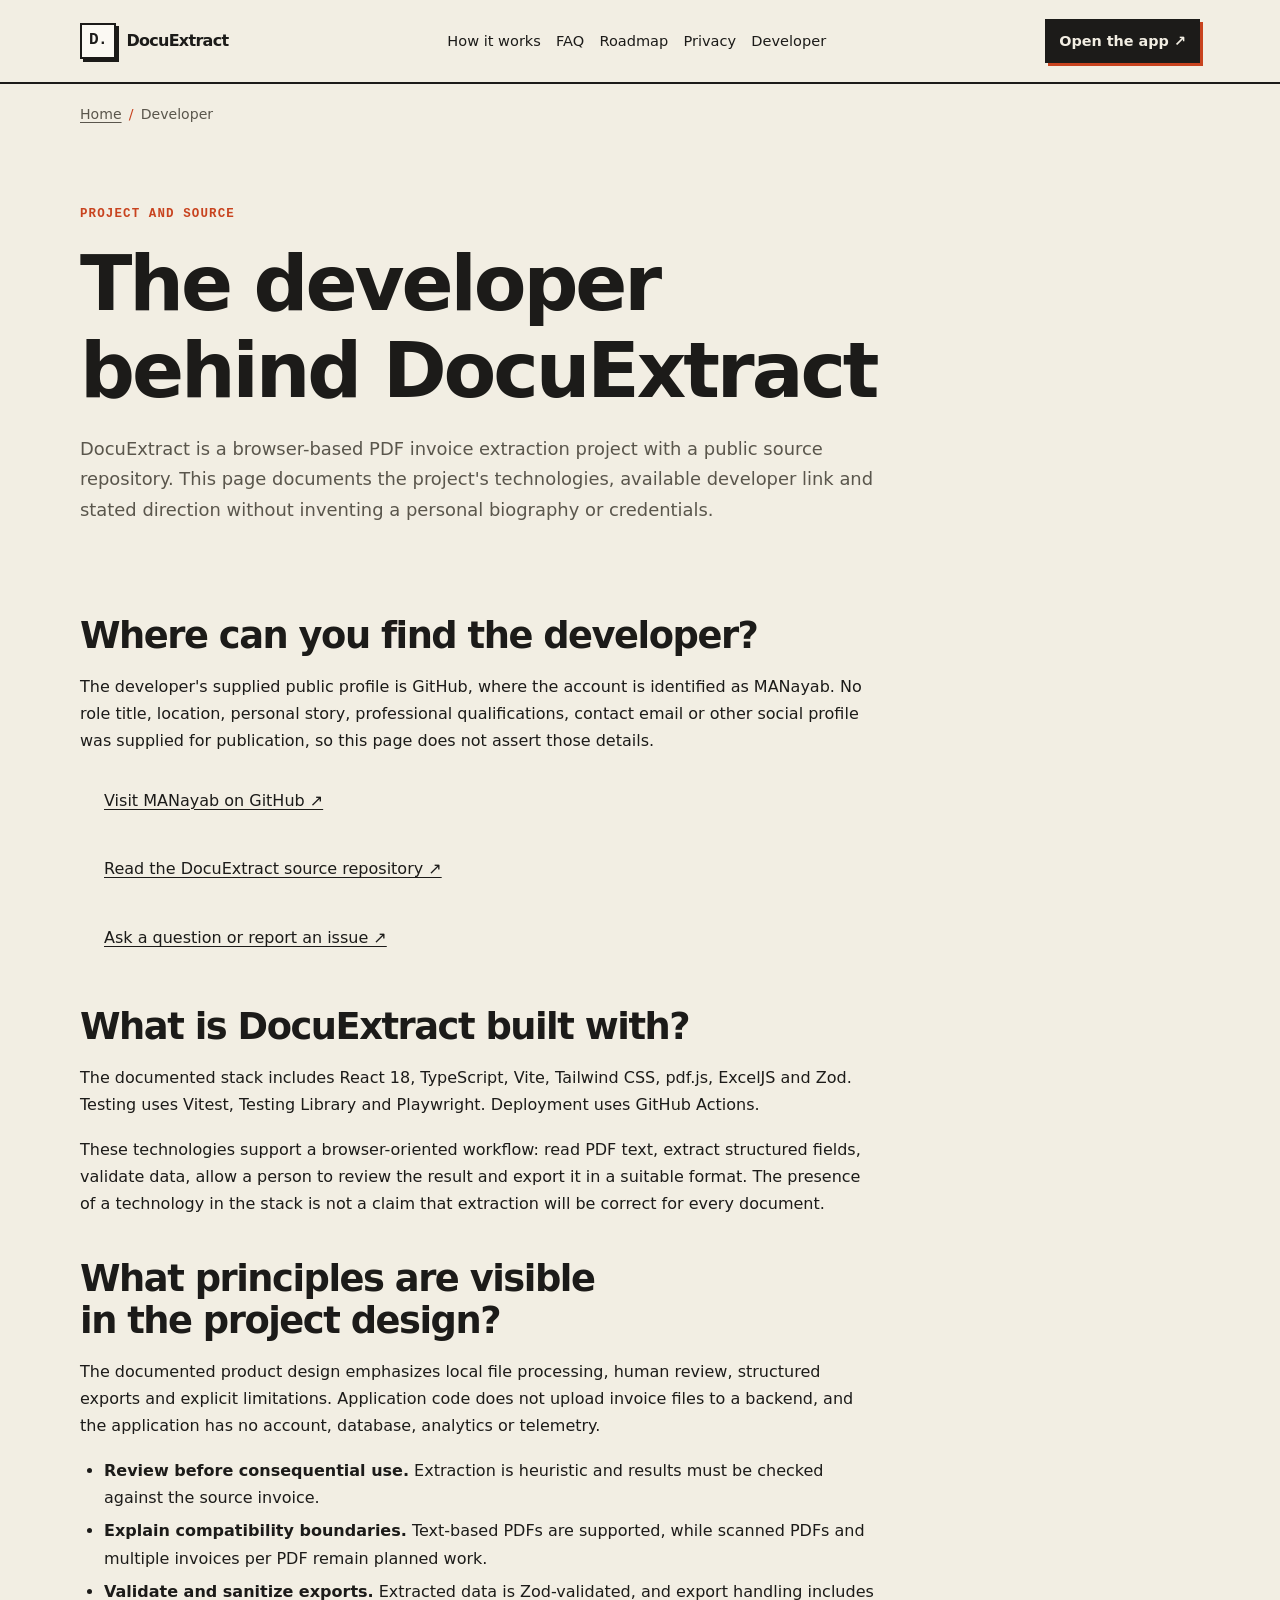
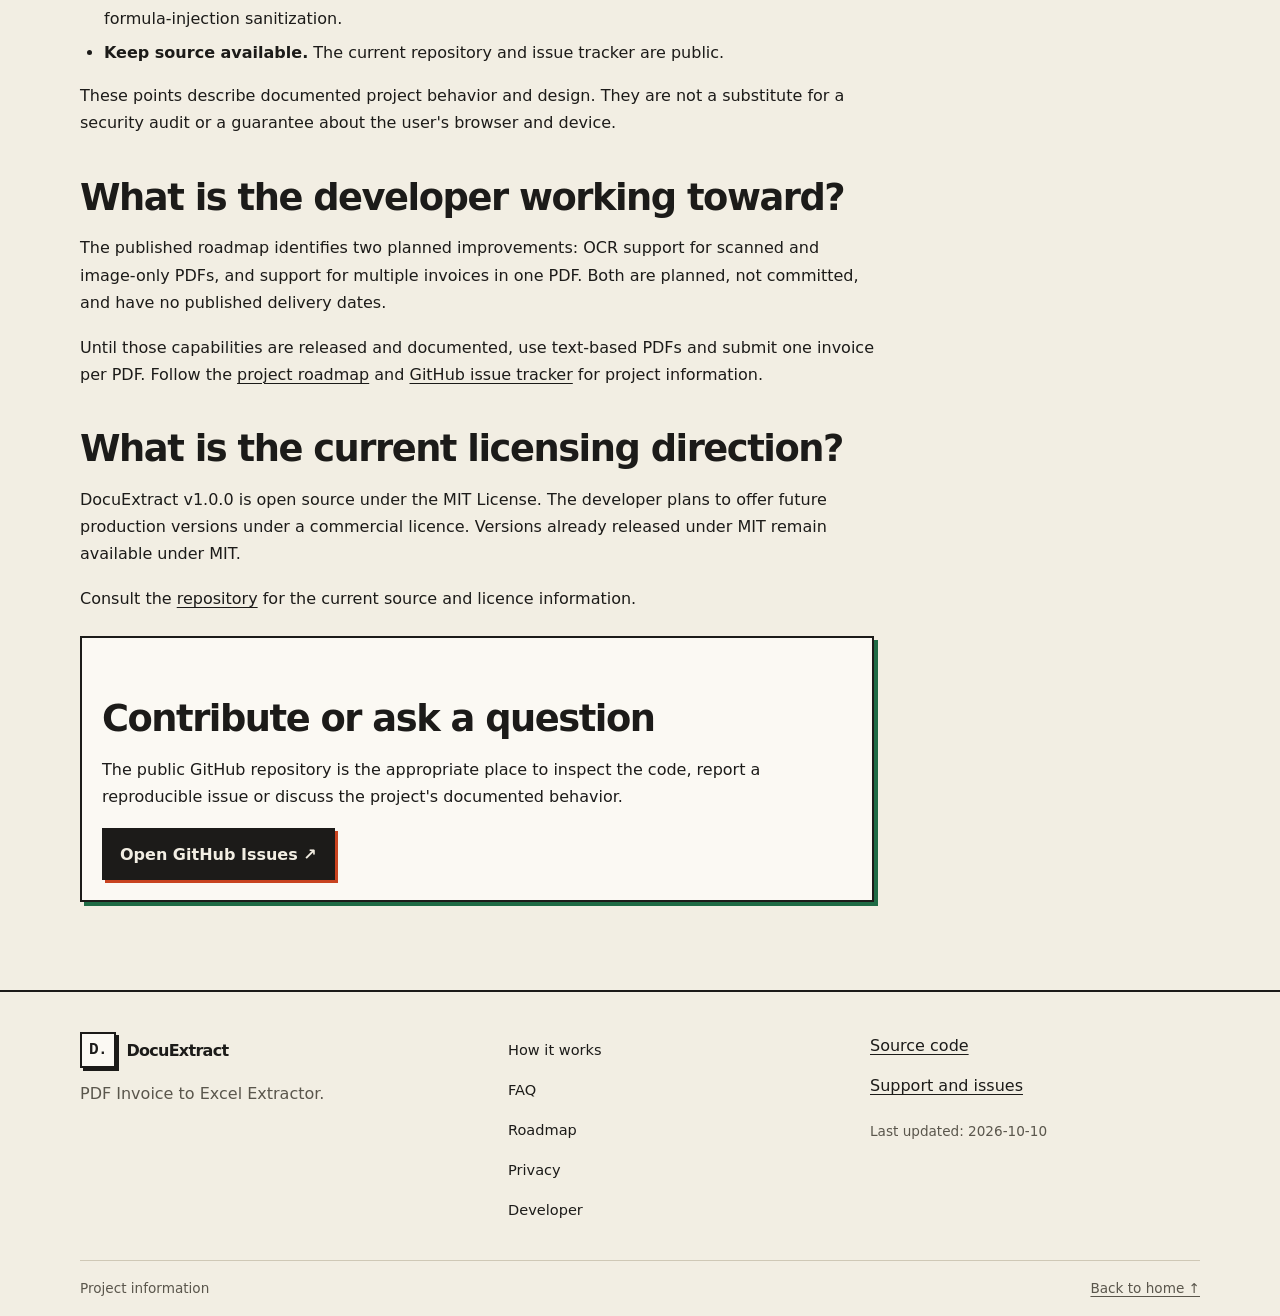
==== developer/index.html @ 9a6342fc "Create index.html" ====
<!doctype html>
<html lang="en">
<head>
  <meta charset="utf-8">
  <meta name="viewport" content="width=device-width, initial-scale=1">
  <title>Developer and Project | DocuExtract</title>
  <meta name="description" content="Explore DocuExtract's source code, engineering principles, technology stack and planned improvements through its public GitHub repository.">
  <meta name="robots" content="index,follow,max-image-preview:large,max-snippet:-1">
  <meta name="theme-color" content="#F2EEE3" media="(prefers-color-scheme: light)">
  <meta name="theme-color" content="#1C1B19" media="(prefers-color-scheme: dark)">
  <meta name="referrer" content="strict-origin-when-cross-origin">
  <meta http-equiv="Content-Security-Policy" content="default-src 'none'; img-src 'self'; style-src 'self'; base-uri 'none'; form-action 'none'">
  <link rel="icon" type="image/svg+xml" href="../assets/logo.svg">
  <link rel="stylesheet" href="../assets/styles.css">
  <link rel="canonical" href="https://manayab.github.io/DocuExtract.tech/developer/">
  <meta property="og:type" content="website">
  <meta property="og:title" content="Developer and Project | DocuExtract">
  <meta property="og:description" content="Explore DocuExtract's source code, engineering principles, technology stack and planned improvements through its public GitHub repository.">
  <meta property="og:url" content="https://manayab.github.io/DocuExtract.tech/developer/">
  <meta property="og:image" content="https://manayab.github.io/DocuExtract.tech/assets/social-preview.png">
  <meta property="og:image:width" content="1280">
  <meta property="og:image:height" content="640">
  <meta property="og:image:alt" content="DocuExtract PDF invoice to Excel extractor">
  <meta property="og:site_name" content="DocuExtract">
  <meta property="og:locale" content="en">
  <meta name="twitter:card" content="summary_large_image">
  <meta name="twitter:title" content="Developer and Project | DocuExtract">
  <meta name="twitter:description" content="Explore DocuExtract's source code, engineering principles, technology stack and planned improvements through its public GitHub repository.">
  <meta name="twitter:image" content="https://manayab.github.io/DocuExtract.tech/assets/social-preview.png">
  <script type="application/ld+json">
  {
    "@context":"https://schema.org",
    "@graph":[
      {"@type":"WebSite","@id":"https://manayab.github.io/DocuExtract.tech/#website","url":"https://manayab.github.io/DocuExtract.tech/","name":"DocuExtract","inLanguage":"en"},
      {"@type":"Person","@id":"https://manayab.github.io/DocuExtract.tech/developer/#person","name":"MANayab","url":"https://github.com/MANayab","sameAs":["https://github.com/MANayab"]},
      {"@type":"ProfilePage","@id":"https://manayab.github.io/DocuExtract.tech/developer/#webpage","url":"https://manayab.github.io/DocuExtract.tech/developer/","name":"Developer and Project | DocuExtract","description":"Explore DocuExtract's source code, engineering principles, technology stack and planned improvements through its public GitHub repository.","dateModified":"2026-10-10","inLanguage":"en","isPartOf":{"@id":"https://manayab.github.io/DocuExtract.tech/#website"},"mainEntity":{"@id":"https://manayab.github.io/DocuExtract.tech/developer/#person"},"breadcrumb":{"@id":"https://manayab.github.io/DocuExtract.tech/developer/#breadcrumbs"}},
      {"@type":"BreadcrumbList","@id":"https://manayab.github.io/DocuExtract.tech/developer/#breadcrumbs","itemListElement":[{"@type":"ListItem","position":1,"name":"Home","item":"https://manayab.github.io/DocuExtract.tech/"},{"@type":"ListItem","position":2,"name":"Developer","item":"https://manayab.github.io/DocuExtract.tech/developer/"}]},
      {"@type":"SoftwareApplication","@id":"https://manayab.github.io/DocuExtract.tech/#software","name":"DocuExtract","description":"PDF Invoice to Excel Extractor. Converts invoice PDFs into structured XLSX, CSV and JSON entirely in the browser.","url":"https://manayab.github.io/DocuExtract/","applicationCategory":"BusinessApplication","operatingSystem":"Any","softwareVersion":"1.0.0","license":"https://opensource.org/license/mit/","isAccessibleForFree":true,"featureList":["XLSX, CSV and JSON export","Review screen before export","Date-confirmation flags","Zod-validated data","Formula-injection sanitization on exports","Local browser processing without application uploads"]}
    ]
  }
  </script>
</head>
<body>
  <a class="skip-link" href="#main">Skip to content</a>
  <header class="site-header"><div class="container header-inner">
    <a class="wordmark" href="../"><span class="brand-mark" aria-hidden="true">D.</span><span>DocuExtract</span></a>
    <nav class="main-nav" aria-label="Main navigation"><a href="../how-it-works/">How it works</a><a href="../faq/">FAQ</a><a href="../roadmap/">Roadmap</a><a href="../privacy/">Privacy</a><a href="./" aria-current="page">Developer</a></nav>
    <a class="button button-small" href="https://manayab.github.io/DocuExtract/" rel="noopener">Open the app ↗</a>
  </div></header>
  <main id="main" class="container">
    <nav class="breadcrumbs" aria-label="Breadcrumb"><ol><li><a href="../">Home</a></li><li aria-current="page">Developer</li></ol></nav>
    <header class="page-intro">
      <p class="eyebrow">PROJECT AND SOURCE</p>
      <h1>The developer behind DocuExtract</h1>
      <p>DocuExtract is a browser-based PDF invoice extraction project with a public source repository. This page documents the project's technologies, available developer link and stated direction without inventing a personal biography or credentials.</p>
    </header>
    <article class="prose">
      <section>
        <h2>Where can you find the developer?</h2>
        <p>The developer's supplied public profile is GitHub, where the account is identified as MANayab. No role title, location, personal story, professional qualifications, contact email or other social profile was supplied for publication, so this page does not assert those details.</p>
        <ul class="link-list">
          <li><a href="https://github.com/MANayab" rel="noopener">Visit MANayab on GitHub ↗</a></li>
          <li><a href="https://github.com/MANayab/DocuExtract" rel="noopener">Read the DocuExtract source repository ↗</a></li>
          <li><a href="https://github.com/MANayab/DocuExtract/issues" rel="noopener">Ask a question or report an issue ↗</a></li>
        </ul>
      </section>
      <section>
        <h2>What is DocuExtract built with?</h2>
        <p>The documented stack includes React 18, TypeScript, Vite, Tailwind CSS, pdf.js, ExcelJS and Zod. Testing uses Vitest, Testing Library and Playwright. Deployment uses GitHub Actions.</p>
        <p>These technologies support a browser-oriented workflow: read PDF text, extract structured fields, validate data, allow a person to review the result and export it in a suitable format. The presence of a technology in the stack is not a claim that extraction will be correct for every document.</p>
      </section>
      <section>
        <h2>What principles are visible in the project design?</h2>
        <p>The documented product design emphasizes local file processing, human review, structured exports and explicit limitations. Application code does not upload invoice files to a backend, and the application has no account, database, analytics or telemetry.</p>
        <ul>
          <li><strong>Review before consequential use.</strong> Extraction is heuristic and results must be checked against the source invoice.</li>
          <li><strong>Explain compatibility boundaries.</strong> Text-based PDFs are supported, while scanned PDFs and multiple invoices per PDF remain planned work.</li>
          <li><strong>Validate and sanitize exports.</strong> Extracted data is Zod-validated, and export handling includes formula-injection sanitization.</li>
          <li><strong>Keep source available.</strong> The current repository and issue tracker are public.</li>
        </ul>
        <p>These points describe documented project behavior and design. They are not a substitute for a security audit or a guarantee about the user's browser and device.</p>
      </section>
      <section>
        <h2>What is the developer working toward?</h2>
        <p>The published roadmap identifies two planned improvements: OCR support for scanned and image-only PDFs, and support for multiple invoices in one PDF. Both are planned, not committed, and have no published delivery dates.</p>
        <p>Until those capabilities are released and documented, use text-based PDFs and submit one invoice per PDF. Follow the <a href="../roadmap/">project roadmap</a> and <a href="https://github.com/MANayab/DocuExtract/issues" rel="noopener">GitHub issue tracker</a> for project information.</p>
      </section>
      <section>
        <h2>What is the current licensing direction?</h2>
        <p>DocuExtract v1.0.0 is open source under the MIT License. The developer plans to offer future production versions under a commercial licence. Versions already released under MIT remain available under MIT.</p>
        <p>Consult the <a href="https://github.com/MANayab/DocuExtract" rel="noopener">repository</a> for the current source and licence information.</p>
      </section>
      <aside class="callout">
        <h2>Contribute or ask a question</h2>
        <p>The public GitHub repository is the appropriate place to inspect the code, report a reproducible issue or discuss the project's documented behavior.</p>
        <p><a class="button" href="https://github.com/MANayab/DocuExtract/issues" rel="noopener">Open GitHub Issues ↗</a></p>
      </aside>
    </article>
  </main>
  <footer class="site-footer"><div class="container footer-grid">
    <div><a class="wordmark" href="../"><span class="brand-mark" aria-hidden="true">D.</span><span>DocuExtract</span></a><p>PDF Invoice to Excel Extractor.</p></div>
    <nav aria-label="Footer navigation"><a href="../how-it-works/">How it works</a><a href="../faq/">FAQ</a><a href="../roadmap/">Roadmap</a><a href="../privacy/">Privacy</a><a href="./">Developer</a></nav>
    <div><a href="https://github.com/MANayab/DocuExtract" rel="noopener">Source code</a><a href="https://github.com/MANayab/DocuExtract/issues" rel="noopener">Support and issues</a><p class="last-updated">Last updated: 2026-10-10</p></div>
  </div><div class="container footer-bottom"><span>Project information</span><a href="../">Back to home ↑</a></div></footer>
</body>
  </html>
---- assets/styles.css ----
:root {
  color-scheme: light dark;
  --paper: #F2EEE3;
  --surface: #FBF9F3;
  --ink: #1C1B19;
  --accent: #C8431F;
  --green: #1F6B45;
  --muted: #5A564C;
  --line: #CFC8B6;
  --shadow: 5px 5px 0 var(--ink);
  --content: 1120px;
  --gutter: clamp(1.15rem, 4vw, 3rem);
  --body: clamp(1rem, 1.2vw, 1.1rem);
}
@media (prefers-color-scheme: dark) {
  :root {
    --paper: #1C1B19;
    --surface: #27251F;
    --ink: #F2EEE3;
    --accent: #F08A68;
    --green: #83C6A1;
    --muted: #C9C2B3;
    --line: #5A564C;
    --shadow: 5px 5px 0 #090908;
  }
}
* { box-sizing: border-box; }
html { scroll-behavior: smooth; scroll-padding-top: 5rem; }
body {
  margin: 0;
  background: var(--paper);
  color: var(--ink);
  font-family: ui-sans-serif, system-ui, -apple-system, BlinkMacSystemFont, "Segoe UI", sans-serif;
  font-size: var(--body);
  line-height: 1.7;
  text-rendering: optimizeLegibility;
}
img, svg { max-width: 100%; }
a { color: inherit; text-underline-offset: .2em; text-decoration-thickness: .08em; }
a:hover { color: var(--accent); }
a:focus-visible, button:focus-visible, summary:focus-visible {
  outline: 3px solid var(--accent);
  outline-offset: 4px;
  border-radius: 2px;
}
button, summary, a { -webkit-tap-highlight-color: transparent; }
.container { width: min(var(--content), calc(100% - var(--gutter) * 2)); margin-inline: auto; }
.skip-link {
  position: fixed; z-index: 100; top: .75rem; left: .75rem;
  padding: .7rem 1rem; background: var(--ink); color: var(--paper);
  transform: translateY(-160%);
}
.skip-link:focus { transform: translateY(0); }
.site-header { border-bottom: 2px solid var(--ink); }
.header-inner {
  min-height: 82px; display: flex; align-items: center; justify-content: space-between;
  gap: 1.25rem; flex-wrap: wrap; padding-block: .8rem;
}
.wordmark { display: inline-flex; align-items: center; gap: .65rem; text-decoration: none; font-weight: 850; letter-spacing: -.045em; }
.brand-mark {
  display: inline-grid; place-items: center; width: 36px; height: 36px;
  border: 2px solid var(--ink); background: var(--surface); box-shadow: 3px 3px 0 var(--ink);
  font-family: ui-monospace, SFMono-Regular, Consolas, monospace; font-size: 1rem;
}
.main-nav { display: flex; flex-wrap: wrap; gap: .3rem .95rem; align-items: center; }
.main-nav a, .site-footer nav a { display: inline-flex; align-items: center; min-height: 44px; text-decoration: none; font-size: .91rem; }
.main-nav a:hover, .site-footer nav a:hover { text-decoration: underline; }
.button {
  display: inline-flex; align-items: center; justify-content: center; gap: .65rem;
  min-height: 48px; padding: .65rem 1rem; border: 2px solid var(--ink);
  background: var(--ink); color: var(--paper); box-shadow: 3px 3px 0 var(--accent);
  text-decoration: none; font-weight: 750; transition: transform .16s ease, box-shadow .16s ease;
}
.button:hover { color: var(--paper); transform: translate(-2px, -2px); box-shadow: 5px 5px 0 var(--accent); }
.button:active { transform: translate(1px, 1px); box-shadow: 1px 1px 0 var(--accent); }
.button-small { min-height: 44px; padding: .45rem .75rem; font-size: .9rem; }
.button-secondary { background: var(--surface); color: var(--ink); box-shadow: 3px 3px 0 var(--green); }
.button-secondary:hover { color: var(--ink); box-shadow: 5px 5px 0 var(--green); }
.hero { display: grid; grid-template-columns: minmax(0, 1.05fr) minmax(300px, .95fr); gap: clamp(2rem, 5vw, 5rem); align-items: center; padding-block: clamp(3rem, 8vw, 7rem); }
.eyebrow {
  margin: 0 0 .9rem; color: var(--accent); font-family: ui-monospace, SFMono-Regular, Consolas, monospace;
  font-size: .78rem; font-weight: 800; letter-spacing: .09em; text-transform: uppercase;
}
h1, h2, h3 { line-height: 1.14; letter-spacing: -.04em; text-wrap: balance; }
h1 { margin: 0 0 1.2rem; font-size: clamp(2.8rem, 6.5vw, 5.8rem); max-width: 13ch; }
h2 { margin: 0 0 1rem; font-size: clamp(2rem, 4vw, 3.3rem); }
h3 { margin: 0 0 .55rem; font-size: clamp(1.2rem, 2vw, 1.45rem); }
p { margin: 0 0 1.1rem; }
.answer-first { max-width: 65ch; font-size: clamp(1.08rem, 1.6vw, 1.28rem); }
.hero-actions { display: flex; flex-wrap: wrap; gap: .9rem; margin-block: 1.8rem; }
.proof-list { list-style: none; padding: 0; margin: 1.8rem 0 0; display: grid; gap: .55rem; }
.proof-list li { position: relative; padding-left: 1.8rem; }
.proof-list li::before { content: "✓"; position: absolute; left: 0; color: var(--green); font-weight: 900; }
.hero-visual { min-width: 0; border: 2px solid var(--ink); padding: clamp(1rem, 3vw, 1.8rem); background: var(--surface); box-shadow: var(--shadow); }
.pipeline-diagram { display: block; width: 100%; height: auto; }
.diagram-panel { fill: var(--paper); stroke: var(--ink); stroke-width: 2; }
.diagram-page { fill: var(--surface); stroke: var(--ink); stroke-width: 2.5; }
.diagram-fold { fill: none; stroke: var(--ink); stroke-width: 2; }
.diagram-line { fill: none; stroke: var(--line); stroke-width: 4; }
.diagram-arrow { fill: none; stroke: var(--accent); stroke-width: 2.5; stroke-linecap: square; stroke-dasharray: 5 4; animation: flow-dashes 1.8s linear infinite; }
.diagram-window { fill: var(--surface); stroke: var(--ink); stroke-width: 2; }
.diagram-scan { stroke: var(--accent); stroke-width: 2.5; animation: scan 2.8s ease-in-out infinite; transform-origin: center; }
.diagram-cell { fill: var(--green); opacity: .8; animation: cells 2.8s ease-in-out infinite alternate; }
.diagram-label { fill: var(--ink); font: 700 11px ui-monospace, monospace; }
.diagram-small { fill: var(--muted); font: 10px ui-monospace, monospace; }
.diagram-sheet { fill: var(--surface); stroke: var(--green); stroke-width: 2; }
.diagram-grid { stroke: var(--line); stroke-width: 1.5; fill: none; }
.diagram-note { margin: .8rem 0 0; color: var(--muted); font-size: .84rem; }
@keyframes flow-dashes { to { stroke-dashoffset: -18; } }
@keyframes scan { 0%, 100% { opacity: .45; transform: translateY(-14px); } 50% { opacity: 1; transform: translateY(14px); } }
@keyframes cells { from { opacity: .25; } to { opacity: .95; } }
.section { padding-block: clamp(3.5rem, 7vw, 6.5rem); }
.section-tint { background: var(--surface); border-block: 2px solid var(--ink); }
.section-heading { max-width: 760px; margin-bottom: 2.2rem; }
.section-heading > p:last-child { max-width: 68ch; color: var(--muted); }
.steps { list-style: none; padding: 0; margin: 0; display: grid; grid-template-columns: repeat(4, minmax(0, 1fr)); gap: 1rem; counter-reset: step; }
.steps li { border: 2px solid var(--ink); padding: 1.25rem; background: var(--surface); box-shadow: 3px 3px 0 var(--line); }
.step-number { display: inline-block; margin-bottom: 1.3rem; color: var(--accent); font: 800 .82rem ui-monospace, monospace; }
.steps p, .feature-card p, .audience-grid p { margin-bottom: 0; color: var(--muted); }
.text-link { display: inline-flex; min-height: 44px; align-items: center; gap: .45rem; font-weight: 750; }
.feature-grid { display: grid; grid-template-columns: repeat(4, minmax(0, 1fr)); gap: 1rem; }
.feature-card { padding: 1.25rem; border: 2px solid var(--ink); box-shadow: 3px 3px 0 var(--line); }
.feature-symbol { display: grid; place-items: center; width: 42px; height: 42px; margin-bottom: 1.2rem; border: 2px solid var(--green); color: var(--green); font-weight: 900; font-size: 1.2rem; }
.privacy-diagram { display: grid; grid-template-columns: 1fr auto 1.25fr auto 1fr; gap: clamp(.4rem, 2vw, 1.5rem); align-items: center; margin-block: 2rem; }
.privacy-node { display: flex; flex-direction: column; align-items: flex-start; gap: .25rem; min-height: 145px; justify-content: center; padding: 1rem; border: 2px solid var(--ink); background: var(--surface); box-shadow: 4px 4px 0 var(--line); }
.privacy-node-main { border-color: var(--green); box-shadow: 4px 4px 0 var(--green); }
.node-icon { font-size: 1.7rem; color: var(--green); }
.privacy-node span:last-child { color: var(--muted); font-size: .88rem; }
.privacy-connector { color: var(--accent); font-weight: 900; font-size: 1.5rem; }
.audience-grid { display: grid; grid-template-columns: repeat(4, minmax(0, 1fr)); gap: 1.5rem; }
.audience-grid article { border-top: 3px solid var(--green); padding-top: 1rem; }
.table-wrap { width: 100%; overflow-x: auto; border: 2px solid var(--ink); box-shadow: 4px 4px 0 var(--line); margin-block: 1.5rem 2rem; }
table { width: 100%; border-collapse: collapse; text-align: left; background: var(--surface); font-size: .94rem; }
th, td { padding: .85rem 1rem; border-bottom: 1px solid var(--line); vertical-align: top; }
thead th { background: var(--ink); color: var(--paper); font-size: .83rem; letter-spacing: .04em; }
tbody th { min-width: 145px; font-weight: 750; }
tbody tr:last-child th, tbody tr:last-child td { border-bottom: 0; }
.status { display: inline-block; padding: .15rem .45rem; border: 1px solid currentColor; font-size: .82rem; font-weight: 750; white-space: nowrap; }
.status-yes { color: var(--green); }
.status-planned { color: var(--accent); }
.status-limited, .status-no { color: var(--muted); }
.license-statement { margin: 1.5rem 0; padding: clamp(1.2rem, 3vw, 2rem); border-left: 5px solid var(--green); background: var(--paper); font-weight: 700; font-size: clamp(1.05rem, 2vw, 1.3rem); }
.faq-excerpt { border-top: 2px solid var(--ink); }
details { border-bottom: 1px solid var(--line); }
summary { display: flex; align-items: center; justify-content: space-between; gap: 1rem; min-height: 56px; cursor: pointer; font-weight: 750; }
summary::marker { color: var(--green); }
details p { max-width: 75ch; padding: 0 0 .7rem; color: var(--muted); }
.developer-teaser { border-block: 2px solid var(--ink); background: var(--paper); }
.teaser-inner { display: flex; align-items: center; justify-content: space-between; gap: 2rem; padding-block: clamp(3rem, 6vw, 5rem); }
.teaser-inner > div { max-width: 700px; }
.site-footer { border-top: 2px solid var(--ink); padding-top: 2.5rem; }
.footer-grid { display: grid; grid-template-columns: 1.2fr 1fr 1fr; gap: 2rem; padding-bottom: 2rem; }
.footer-grid > div, .site-footer nav { display: flex; flex-direction: column; align-items: flex-start; gap: .25rem; }
.footer-grid p { margin: .5rem 0 0; color: var(--muted); }
.site-footer nav a, .footer-grid > div > a:not(.wordmark) { min-height: 36px; }
.last-updated { font-size: .85rem; }
.footer-bottom { display: flex; justify-content: space-between; gap: 1rem; padding-block: 1rem; border-top: 1px solid var(--line); color: var(--muted); font-size: .85rem; }
.breadcrumbs { padding-top: 1.2rem; color: var(--muted); font-size: .88rem; }
.breadcrumbs ol { display: flex; flex-wrap: wrap; gap: .45rem; list-style: none; padding: 0; margin: 0; }
.breadcrumbs li + li::before { content: "/"; margin-right: .45rem; color: var(--accent); }
.page-intro { padding-block: clamp(2.5rem, 6vw, 5rem) 2rem; }
.page-intro h1 { font-size: clamp(2.7rem, 6vw, 4.8rem); max-width: 18ch; }
.page-intro > p:last-child { max-width: 72ch; color: var(--muted); font-size: 1.12rem; }
.prose { max-width: 78ch; padding-bottom: 4rem; }
.prose h2 { margin-top: 2.5rem; font-size: clamp(1.7rem, 3vw, 2.3rem); }
.prose h3 { margin-top: 1.6rem; }
.prose ul, .prose ol { padding-left: 1.5rem; }
.prose li { margin-block: .4rem; }
.prose code { overflow-wrap: anywhere; }
.callout { border: 2px solid var(--ink); box-shadow: 4px 4px 0 var(--green); padding: 1.25rem; margin-block: 1.5rem; background: var(--surface); }
.callout > :last-child { margin-bottom: 0; }
.link-list { display: grid; gap: .75rem; padding: 0; list-style: none; }
.link-list a { display: inline-flex; align-items: center; min-height: 44px; }
.not-found { min-height: 60vh; display: grid; align-content: center; padding-block: 4rem; }
.not-found-code { font: 900 clamp(5rem, 15vw, 10rem)/1 ui-monospace, monospace; color: var(--accent); margin: 0 0 1rem; }
@supports (animation-timeline: view()) {
  .steps li, .feature-card, .audience-grid article, .prose > section {
    animation: reveal linear both;
    animation-timeline: view();
    animation-range: entry 0% entry 18%;
  }
  @keyframes reveal { from { opacity: .45; transform: translateY(10px); } to { opacity: 1; transform: translateY(0); } }
}
@media (max-width: 900px) {
  .hero { grid-template-columns: 1fr; }
  .hero-copy { max-width: 760px; }
  .hero-visual { max-width: 680px; }
  .steps, .feature-grid, .audience-grid { grid-template-columns: repeat(2, minmax(0, 1fr)); }
  .header-inner { align-items: flex-start; }
  .main-nav { order: 3; width: 100%; }
}
@media (max-width: 560px) {
  .header-inner { gap: .8rem; }
  .main-nav { gap: 0 .75rem; }
  .main-nav a { font-size: .85rem; }
  .hero { padding-top: 3rem; }
  .steps, .feature-grid, .audience-grid { grid-template-columns: 1fr; }
  .privacy-diagram { grid-template-columns: 1fr; }
  .privacy-node { min-height: 105px; }
  .privacy-connector { text-align: center; transform: rotate(90deg); }
  .teaser-inner, .footer-bottom { align-items: flex-start; flex-direction: column; }
  .footer-grid { grid-template-columns: 1fr; gap: 1.5rem; }
  th, td { padding: .7rem; }
  .hero-actions { align-items: stretch; flex-direction: column; }
  .hero-actions .button { width: 100%; }
}
@media (prefers-reduced-motion: reduce) {
  *, *::before, *::after { scroll-behavior: auto !important; animation: none !important; transition: none !important; }
}
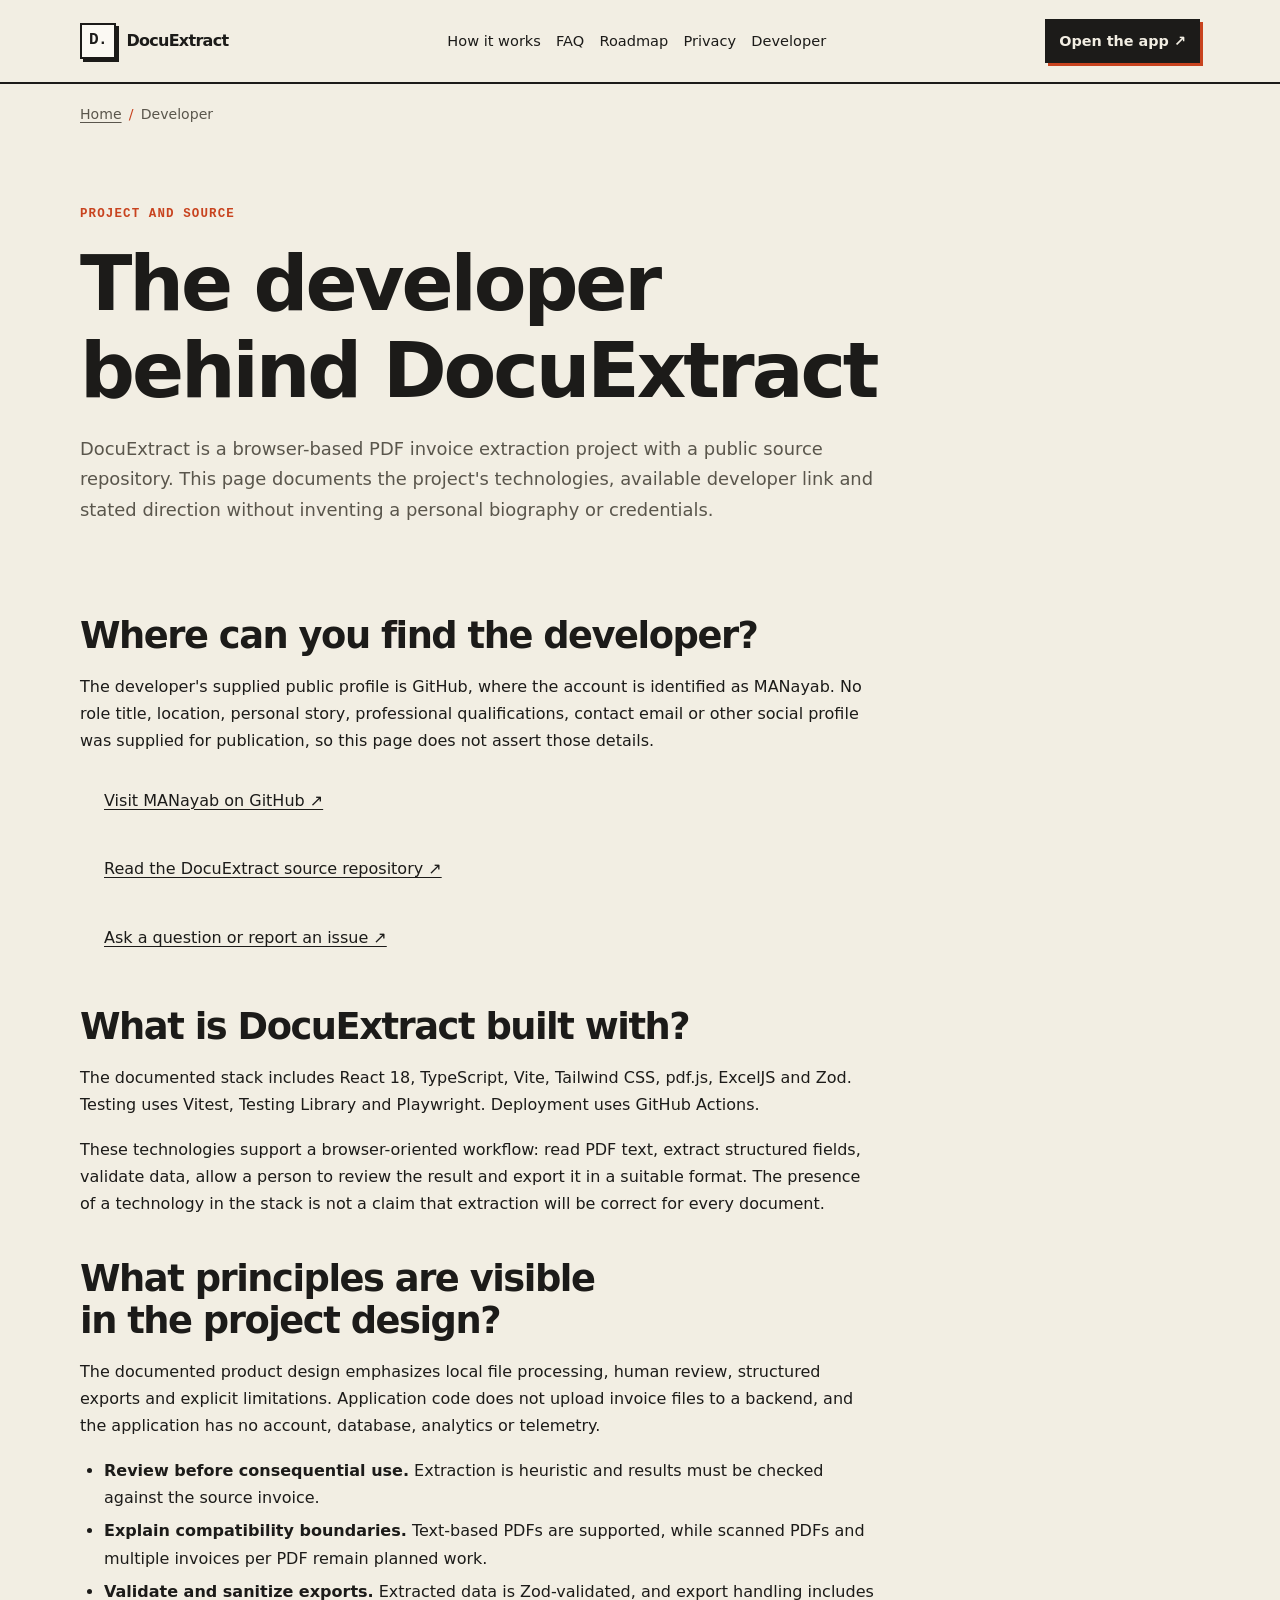
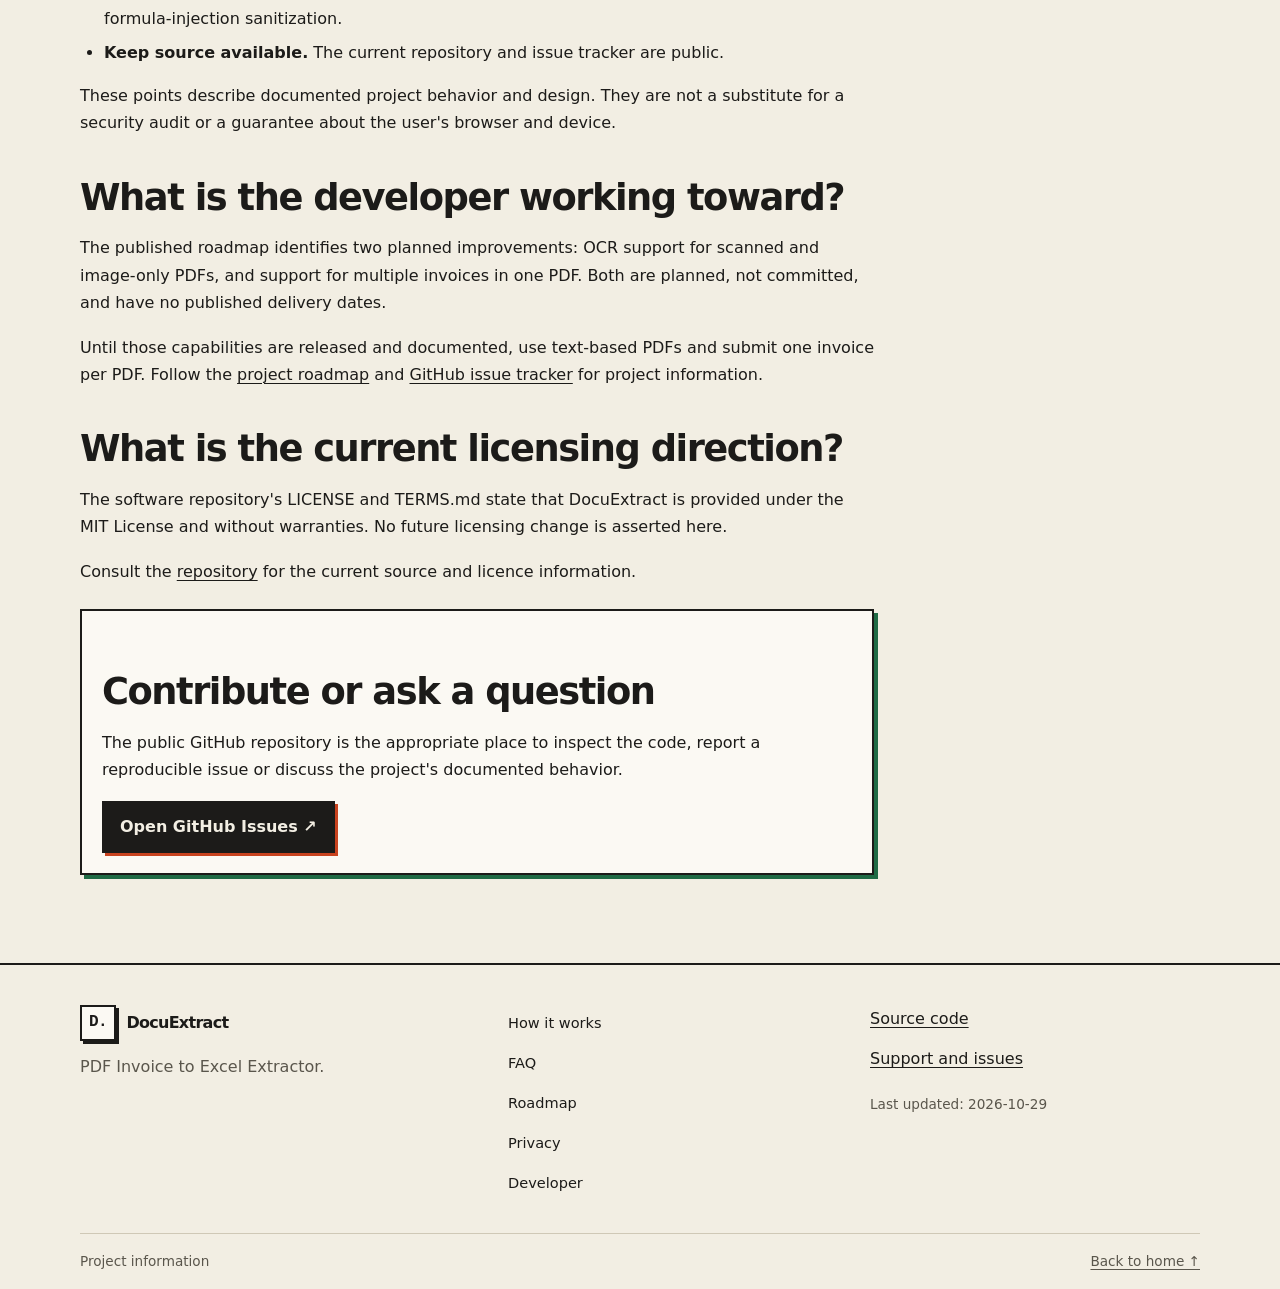
==== commit bb72303c: "docs: sync developer/index.html with software source" ====
--- a/developer/index.html
+++ b/developer/index.html
@@ -29,15 +29,84 @@
   <meta name="twitter:image" content="https://manayab.github.io/DocuExtract.tech/assets/social-preview.png">
   <script type="application/ld+json">
   {
-    "@context":"https://schema.org",
-    "@graph":[
-      {"@type":"WebSite","@id":"https://manayab.github.io/DocuExtract.tech/#website","url":"https://manayab.github.io/DocuExtract.tech/","name":"DocuExtract","inLanguage":"en"},
-      {"@type":"Person","@id":"https://manayab.github.io/DocuExtract.tech/developer/#person","name":"MANayab","url":"https://github.com/MANayab","sameAs":["https://github.com/MANayab"]},
-      {"@type":"ProfilePage","@id":"https://manayab.github.io/DocuExtract.tech/developer/#webpage","url":"https://manayab.github.io/DocuExtract.tech/developer/","name":"Developer and Project | DocuExtract","description":"Explore DocuExtract's source code, engineering principles, technology stack and planned improvements through its public GitHub repository.","dateModified":"2026-10-10","inLanguage":"en","isPartOf":{"@id":"https://manayab.github.io/DocuExtract.tech/#website"},"mainEntity":{"@id":"https://manayab.github.io/DocuExtract.tech/developer/#person"},"breadcrumb":{"@id":"https://manayab.github.io/DocuExtract.tech/developer/#breadcrumbs"}},
-      {"@type":"BreadcrumbList","@id":"https://manayab.github.io/DocuExtract.tech/developer/#breadcrumbs","itemListElement":[{"@type":"ListItem","position":1,"name":"Home","item":"https://manayab.github.io/DocuExtract.tech/"},{"@type":"ListItem","position":2,"name":"Developer","item":"https://manayab.github.io/DocuExtract.tech/developer/"}]},
-      {"@type":"SoftwareApplication","@id":"https://manayab.github.io/DocuExtract.tech/#software","name":"DocuExtract","description":"PDF Invoice to Excel Extractor. Converts invoice PDFs into structured XLSX, CSV and JSON entirely in the browser.","url":"https://manayab.github.io/DocuExtract/","applicationCategory":"BusinessApplication","operatingSystem":"Any","softwareVersion":"1.0.0","license":"https://opensource.org/license/mit/","isAccessibleForFree":true,"featureList":["XLSX, CSV and JSON export","Review screen before export","Date-confirmation flags","Zod-validated data","Formula-injection sanitization on exports","Local browser processing without application uploads"]}
-    ]
-  }
+  "@context": "https://schema.org",
+  "@graph": [
+    {
+      "@type": "WebSite",
+      "@id": "https://manayab.github.io/DocuExtract.tech/#website",
+      "url": "https://manayab.github.io/DocuExtract.tech/",
+      "name": "DocuExtract",
+      "inLanguage": "en"
+    },
+    {
+      "@type": "Person",
+      "@id": "https://manayab.github.io/DocuExtract.tech/developer/#person",
+      "name": "MANayab",
+      "url": "https://github.com/MANayab",
+      "sameAs": [
+        "https://github.com/MANayab"
+      ]
+    },
+    {
+      "@type": "ProfilePage",
+      "@id": "https://manayab.github.io/DocuExtract.tech/developer/#webpage",
+      "url": "https://manayab.github.io/DocuExtract.tech/developer/",
+      "name": "Developer and Project | DocuExtract",
+      "description": "Explore DocuExtract's source code, engineering principles, technology stack and planned improvements through its public GitHub repository.",
+      "dateModified": "2026-10-29",
+      "inLanguage": "en",
+      "isPartOf": {
+        "@id": "https://manayab.github.io/DocuExtract.tech/#website"
+      },
+      "mainEntity": {
+        "@id": "https://manayab.github.io/DocuExtract.tech/developer/#person"
+      },
+      "breadcrumb": {
+        "@id": "https://manayab.github.io/DocuExtract.tech/developer/#breadcrumbs"
+      }
+    },
+    {
+      "@type": "BreadcrumbList",
+      "@id": "https://manayab.github.io/DocuExtract.tech/developer/#breadcrumbs",
+      "itemListElement": [
+        {
+          "@type": "ListItem",
+          "position": 1,
+          "name": "Home",
+          "item": "https://manayab.github.io/DocuExtract.tech/"
+        },
+        {
+          "@type": "ListItem",
+          "position": 2,
+          "name": "Developer",
+          "item": "https://manayab.github.io/DocuExtract.tech/developer/"
+        }
+      ]
+    },
+    {
+      "@type": "SoftwareApplication",
+      "@id": "https://manayab.github.io/DocuExtract.tech/#software",
+      "name": "DocuExtract",
+      "description": "Browser-based invoice PDF extraction with a combined XLSX workbook, invoice-level and line-item CSV, and JSON exports; heuristic results require review.",
+      "url": "https://manayab.github.io/DocuExtract/",
+      "applicationCategory": "BusinessApplication",
+      "operatingSystem": "Any",
+      "softwareVersion": "1.3.1",
+      "license": "https://opensource.org/license/mit/",
+      "isAccessibleForFree": true,
+      "featureList": [
+        "Batch processing of up to 50 PDFs with per-file progress, statuses and possible-duplicate detection",
+        "Multi-invoice PDF splitting when invoice numbers change; boundary edge cases may need review",
+        "GST-aware fields including GSTIN, HSN, taxable value, tax rate, tax amount, CGST, SGST and IGST",
+        "Locale-aware parsing for en-IN, en-US, en-GB and de-DE with ambiguous-date warnings",
+        "Combined XLSX workbook, invoice-level CSV, line-item CSV and JSON with validation status",
+        "Optional build-dependent local English OCR, up to 20 pages per PDF, capped at 75% confidence and always marked for review",
+        "Review screen, validation and spreadsheet formula-injection sanitization",
+        "Local browser processing; application code does not upload invoice files"
+      ]
+    }
+  ]
+}
   </script>
 </head>
 <body>
@@ -87,7 +156,7 @@
       </section>
       <section>
         <h2>What is the current licensing direction?</h2>
-        <p>DocuExtract v1.0.0 is open source under the MIT License. The developer plans to offer future production versions under a commercial licence. Versions already released under MIT remain available under MIT.</p>
+        <p>The software repository's LICENSE and TERMS.md state that DocuExtract is provided under the MIT License and without warranties. No future licensing change is asserted here.</p>
         <p>Consult the <a href="https://github.com/MANayab/DocuExtract" rel="noopener">repository</a> for the current source and licence information.</p>
       </section>
       <aside class="callout">
@@ -100,7 +169,7 @@
   <footer class="site-footer"><div class="container footer-grid">
     <div><a class="wordmark" href="../"><span class="brand-mark" aria-hidden="true">D.</span><span>DocuExtract</span></a><p>PDF Invoice to Excel Extractor.</p></div>
     <nav aria-label="Footer navigation"><a href="../how-it-works/">How it works</a><a href="../faq/">FAQ</a><a href="../roadmap/">Roadmap</a><a href="../privacy/">Privacy</a><a href="./">Developer</a></nav>
-    <div><a href="https://github.com/MANayab/DocuExtract" rel="noopener">Source code</a><a href="https://github.com/MANayab/DocuExtract/issues" rel="noopener">Support and issues</a><p class="last-updated">Last updated: 2026-10-10</p></div>
+    <div><a href="https://github.com/MANayab/DocuExtract" rel="noopener">Source code</a><a href="https://github.com/MANayab/DocuExtract/issues" rel="noopener">Support and issues</a><p class="last-updated">Last updated: 2026-10-29</p></div>
   </div><div class="container footer-bottom"><span>Project information</span><a href="../">Back to home ↑</a></div></footer>
 </body>
   </html>
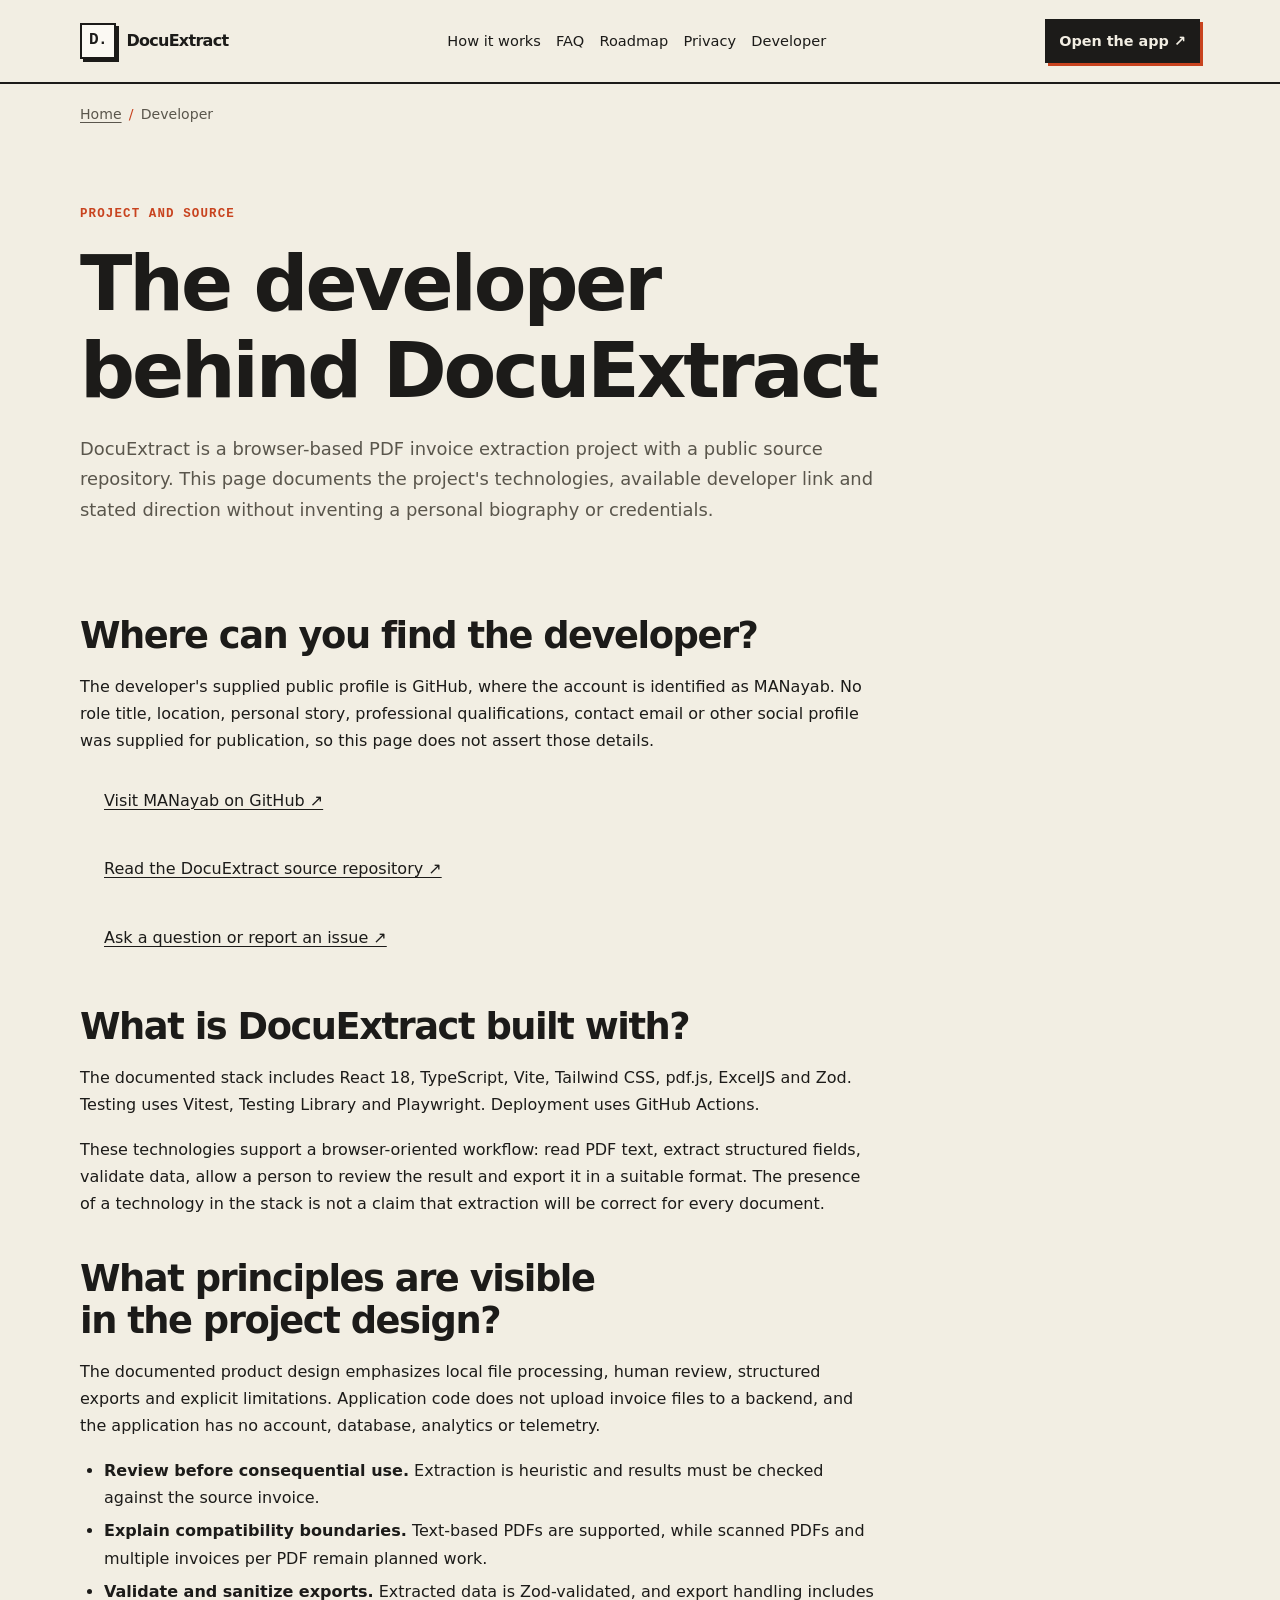
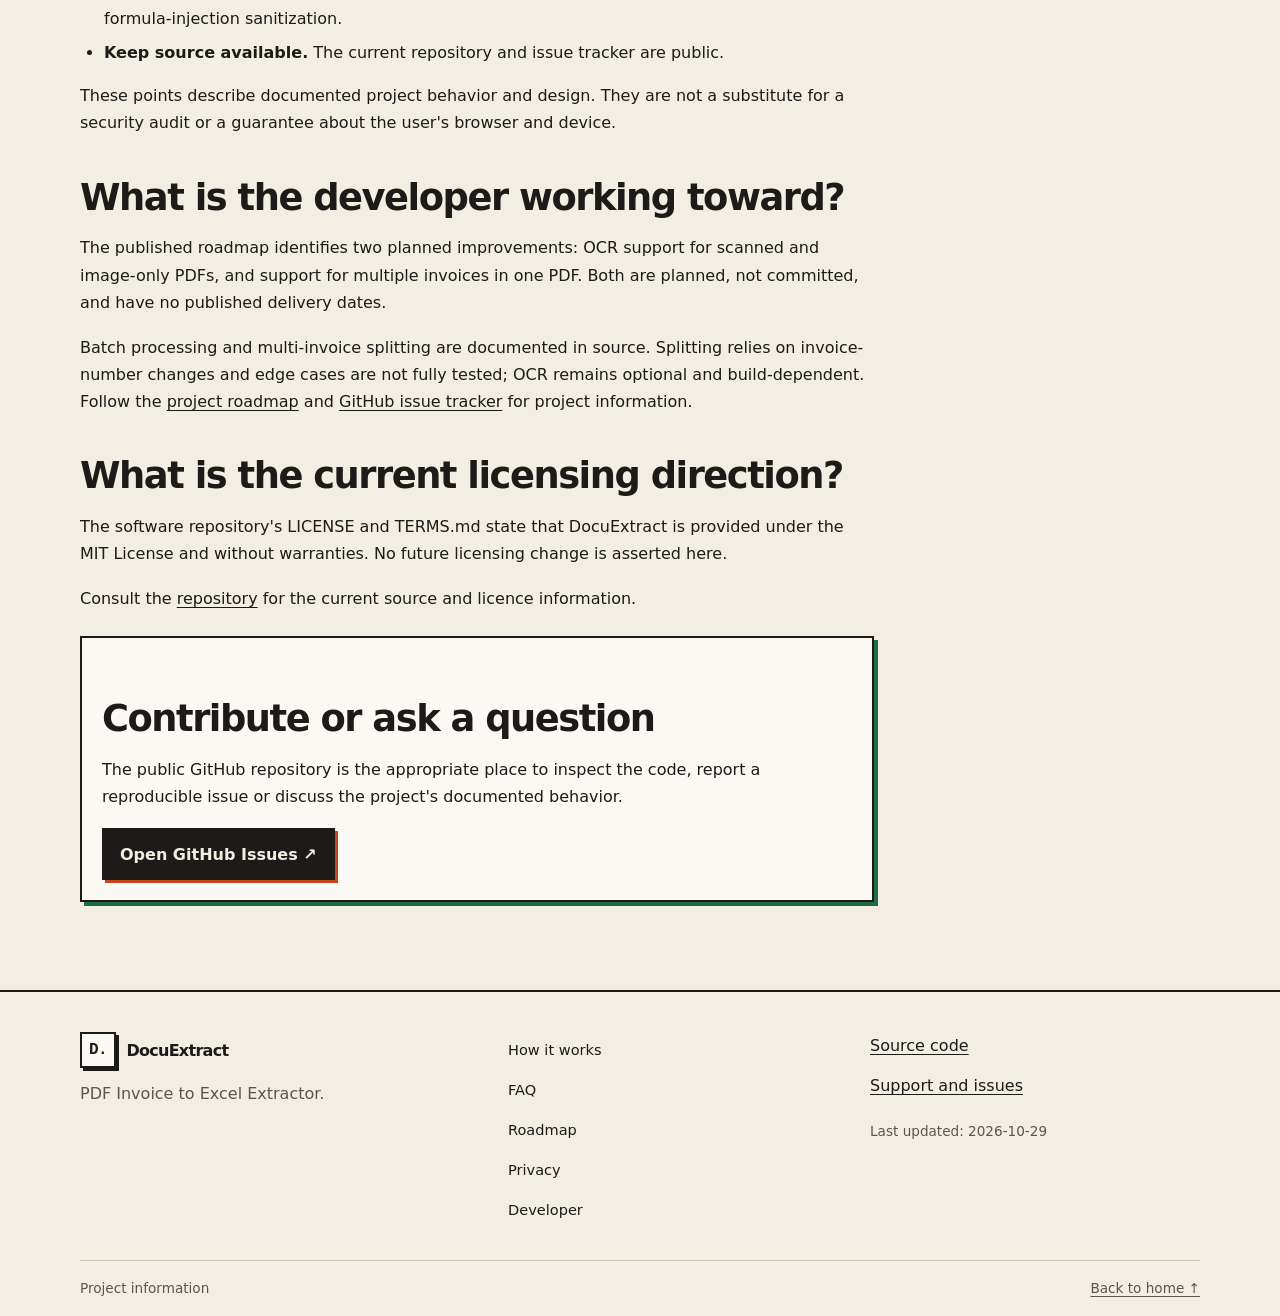
==== commit 01710fab: "docs: sync developer page capability summary" ====
--- a/developer/index.html
+++ b/developer/index.html
@@ -152,7 +152,7 @@
       <section>
         <h2>What is the developer working toward?</h2>
         <p>The published roadmap identifies two planned improvements: OCR support for scanned and image-only PDFs, and support for multiple invoices in one PDF. Both are planned, not committed, and have no published delivery dates.</p>
-        <p>Until those capabilities are released and documented, use text-based PDFs and submit one invoice per PDF. Follow the <a href="../roadmap/">project roadmap</a> and <a href="https://github.com/MANayab/DocuExtract/issues" rel="noopener">GitHub issue tracker</a> for project information.</p>
+        <p>Batch processing and multi-invoice splitting are documented in source. Splitting relies on invoice-number changes and edge cases are not fully tested; OCR remains optional and build-dependent. Follow the <a href="../roadmap/">project roadmap</a> and <a href="https://github.com/MANayab/DocuExtract/issues" rel="noopener">GitHub issue tracker</a> for project information.</p>
       </section>
       <section>
         <h2>What is the current licensing direction?</h2>
